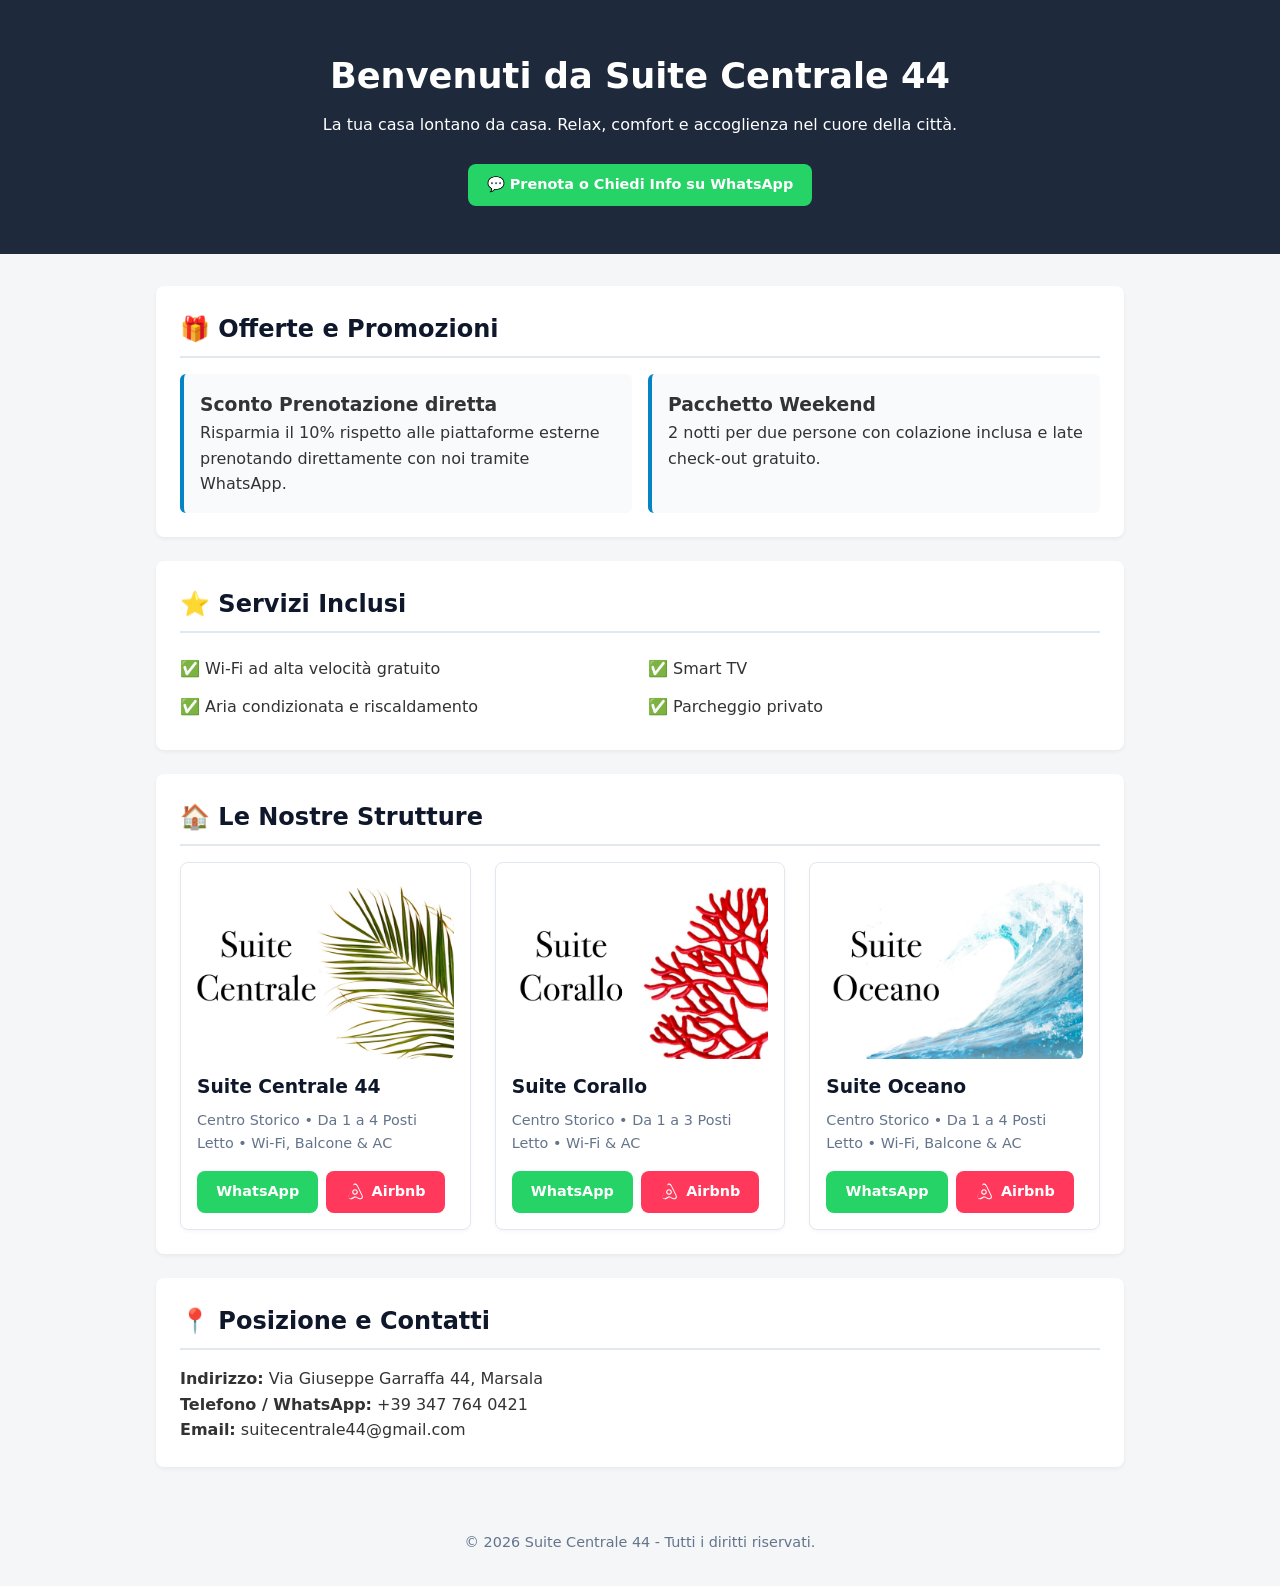
==== index.htm @ 0c135814 "Update index.htm" ====
<!DOCTYPE html>
<html lang="it">
<head>
  <meta charset="UTF-8">
  <meta name="viewport" content="width=device-width, initial-scale=1.0">
  <title>Suite Centrale 44 - Case Vacanza a Marsala</title>
  
  <style>
    * { box-sizing: border-box; margin: 0; padding: 0; font-family: system-ui, -apple-system, sans-serif; }
    body { color: #333; line-height: 1.6; background-color: #f4f6f8; }
    
    header { background: #1e293b; color: #fff; text-align: center; padding: 3rem 1rem; }
    header h1 { font-size: 2.2rem; margin-bottom: 0.5rem; }
    
    .container { max-width: 1000px; margin: 2rem auto; padding: 0 1rem; }
    .section { background: white; padding: 1.5rem; border-radius: 8px; margin-bottom: 1.5rem; box-shadow: 0 2px 4px rgba(0,0,0,0.05); }
    h2 { color: #0f172a; margin-bottom: 1rem; border-bottom: 2px solid #e2e8f0; padding-bottom: 0.5rem; }
    
    /* Griglia offerte e servizi */
    .grid { display: grid; grid-template-columns: repeat(auto-fit, minmax(240px, 1fr)); gap: 1rem; }
    .card { background: #f8fafc; padding: 1rem; border-radius: 6px; border-left: 4px solid #0284c7; }
    ul { list-style: none; }
    ul li { padding: 0.4rem 0; }
    
    /* Griglia delle case vacanza */
    .grid-3-case { display: grid; grid-template-columns: repeat(auto-fit, minmax(260px, 1fr)); gap: 1.5rem; margin-top: 1rem; }
    .card-casa { background: white; border-radius: 8px; border: 1px solid #e2e8f0; padding: 1rem; display: flex; flex-direction: column; box-shadow: 0 2px 4px rgba(0,0,0,0.03); }
    .card-casa img { width: 100%; height: 180px; object-fit: cover; border-radius: 6px; margin-bottom: 0.8rem; }
    .card-casa h3 { margin-bottom: 0.4rem; color: #0f172a; }
    .card-casa p { font-size: 0.9rem; color: #64748b; margin-bottom: 1rem; }
    
    /* Pulsanti e layout prenotazione */
    .pulsanti-prenotazione { display: flex; flex-wrap: wrap; gap: 0.5rem; margin-top: auto; }
    .btn-wa { display: inline-flex; align-items: center; justify-content: center; background: #25D366; color: white; padding: 0.6rem 1.2rem; border-radius: 8px; text-decoration: none; font-weight: bold; font-size: 0.9rem; }
    .btn-wa:hover { background-color: #1eb954; }
    
    .btn-airbnb-official { display: inline-flex; align-items: center; justify-content: center; gap: 8px; background-color: #FF385C; color: #FFFFFF; font-size: 0.9rem; font-weight: 600; padding: 0.6rem 1.2rem; border-radius: 8px; text-decoration: none; transition: background-color 0.2s ease; }
    .btn-airbnb-official:hover { background-color: #E00B41; }
    .airbnb-icon { width: 18px; height: 18px; fill: #FFFFFF; }
    
    footer { text-align: center; padding: 2rem; color: #64748b; font-size: 0.9rem; }
  </style>

  <script>
    class AirbnbBtn extends HTMLElement {
      connectedCallback() {
        const url = this.getAttribute('url') || '#';
        this.innerHTML = `
          <a href="${url}" target="_blank" rel="noopener noreferrer" class="btn-airbnb-official">
            <svg class="airbnb-icon" xmlns="http://www.w3.org/2000/svg" viewBox="0 0 32 32" aria-hidden="true">
              <path d="M16 1c2.008 0 3.463.963 4.751 3.269l.533 1.025 1.954 3.83 6.114 12.57c.712 1.464.913 2.861.571 4.08-.34 1.22-1.22 2.198-2.502 2.772l-.398.163c-1.32.488-2.827.42-4.17-.213l-.448-.225-3.08-1.682-1.07-.604c-.396-.226-.856-.345-1.323-.345s-.927.119-1.323.345l-1.07.604-3.08 1.682c-1.32.721-2.883.82-4.283.284l-.335-.142c-1.282-.574-2.162-1.552-2.502-2.772-.342-1.219-.141-2.616.571-4.08l6.114-12.57 1.954-3.83.533-1.025C12.537 1.963 13.992 1 16 1zm0 2c-1.239 0-2.222.651-3.152 2.376l-.372.736-1.921 3.766-6.082 12.503c-.515 1.06-.615 1.97-.375 2.827.24.856.883 1.503 1.802 1.913l.265.105c.952.348 2.02.268 2.946-.237l.321-.186 3.08-1.682 1.107-.625c.783-.442 1.683-.675 2.597-.675s1.814.233 2.597.675l1.107.625 3.08 1.682c.983.537 2.115.603 3.123.197l.144-.061c.919-.41 1.562-1.057 1.802-1.913.24-.857.14-1.767-.375-2.827l-6.082-12.503-1.921-3.766-.372-.736C18.222 3.651 17.239 3 16 3zm0 8c2.761 0 5 2.239 5 5 0 2.223-1.45 4.108-3.468 4.757l-.37.105c-.381.096-.777.138-1.162.138-.385 0-.781-.042-1.162-.138l-.37-.105C12.45 20.108 11 18.223 11 16c0-2.761 2.239-5 5-5zm0 2c-1.657 0-3 1.343-3 3 0 1.272.793 2.358 1.912 2.782l.21.068c.284.072.578.103.878.103.3 0 .594-.031.878-.103l.21-.068C18.207 18.358 19 17.272 19 16c0-1.657-1.343-3-3-3z"/>
            </svg>
            <span>Airbnb</span>
          </a>
        `;
      }
    }
    customElements.define('airbnb-button', AirbnbBtn);
  </script>
</head>
<body>

  <header>
    <h1>Benvenuti da Suite Centrale 44</h1>
    <p>La tua casa lontano da casa. Relax, comfort e accoglienza nel cuore della città.</p>
    <br>
    <a href="https://wa.me/393477640421?text=Ciao!%20Vorrei%20informazioni%20sulle%20disponibilità" class="btn-wa" target="_blank" rel="noopener noreferrer">💬 Prenota o Chiedi Info su WhatsApp</a>
  </header>

  <main class="container">
    <section class="section">
      <h2>🎁 Offerte e Promozioni</h2>
      <div class="grid">
        <div class="card">
          <h3>Sconto Prenotazione diretta</h3>
          <p>Risparmia il 10% rispetto alle piattaforme esterne prenotando direttamente con noi tramite WhatsApp.</p>
        </div>
        <div class="card">
          <h3>Pacchetto Weekend</h3>
          <p>2 notti per due persone con colazione inclusa e late check-out gratuito.</p>
        </div>
      </div>
    </section>

    <section class="section">
      <h2>⭐ Servizi Inclusi</h2>
      <div class="grid">
        <ul>
          <li>✅ Wi-Fi ad alta velocità gratuito</li>
          <li>✅ Aria condizionata e riscaldamento</li>
        </ul>
        <ul>
          <li>✅ Smart TV</li>
          <li>✅ Parcheggio privato</li>
        </ul>
      </div>
    </section>

    <section class="section">
      <h2>🏠 Le Nostre Strutture</h2>
      <div class="grid-3-case">
        
        <!-- CARD SUITE CENTRALE -->
        <article class="card-casa">
          <img src="Suite Centrale Copertina.jpg" alt="Suite Centrale 44">
          <h3>Suite Centrale 44</h3>
          <p>Centro Storico • Da 1 a 4 Posti Letto • Wi-Fi, Balcone & AC</p>
          <div class="pulsanti-prenotazione">
            <a href="https://wa.me/393477640421?text=Ciao!%20Vorrei%20informazioni%20su%20Suite%20Centrale%2044" class="btn-wa" target="_blank" rel="noopener noreferrer">WhatsApp</a>
            <airbnb-button url="https://www.airbnb.it/rooms/50326794"></airbnb-button>
          </div>
        </article>

        <!-- CARD CORALLO -->
        <article class="card-casa">
          <img src="Suite Corallo Copertina.jpg" alt="Suite Corallo">
          <h3>Suite Corallo</h3>
          <p>Centro Storico • Da 1 a 3 Posti Letto • Wi-Fi & AC</p>
          <div class="pulsanti-prenotazione">
            <a href="https://wa.me/393477640421?text=Ciao!%20Vorrei%20informazioni%20su%20Suite%20Corallo" class="btn-wa" target="_blank" rel="noopener noreferrer">WhatsApp</a>
            <airbnb-button url="https://www.airbnb.it/rooms/657792096938010342"></airbnb-button>
          </div>
        </article>

        <!-- CARD OCEANO -->
        <article class="card-casa">
          <img src="Suite Oceano Copertina.jpg" alt="Suite Oceano">
          <h3>Suite Oceano</h3>
          <p>Centro Storico • Da 1 a 4 Posti Letto • Wi-Fi, Balcone & AC</p>
          <div class="pulsanti-prenotazione">
            <a href="https://wa.me/393477640421?text=Ciao!%20Vorrei%20informazioni%20su%20Suite%20Oceano" class="btn-wa" target="_blank" rel="noopener noreferrer">WhatsApp</a>
            <airbnb-button url="https://www.airbnb.it/rooms/653331639445866242"></airbnb-button>
          </div>
        </article>

      </div>
    </section>

    <section class="section">
      <h2>📍 Posizione e Contatti</h2>
      <p><strong>Indirizzo:</strong> Via Giuseppe Garraffa 44, Marsala</p>
      <p><strong>Telefono / WhatsApp:</strong> +39 347 764 0421</p>
      <p><strong>Email:</strong> suitecentrale44@gmail.com</p>
    </section>
  </main>

  <footer>
    <p>&copy; 2026 Suite Centrale 44 - Tutti i diritti riservati.</p>
  </footer>

</body>
</html>
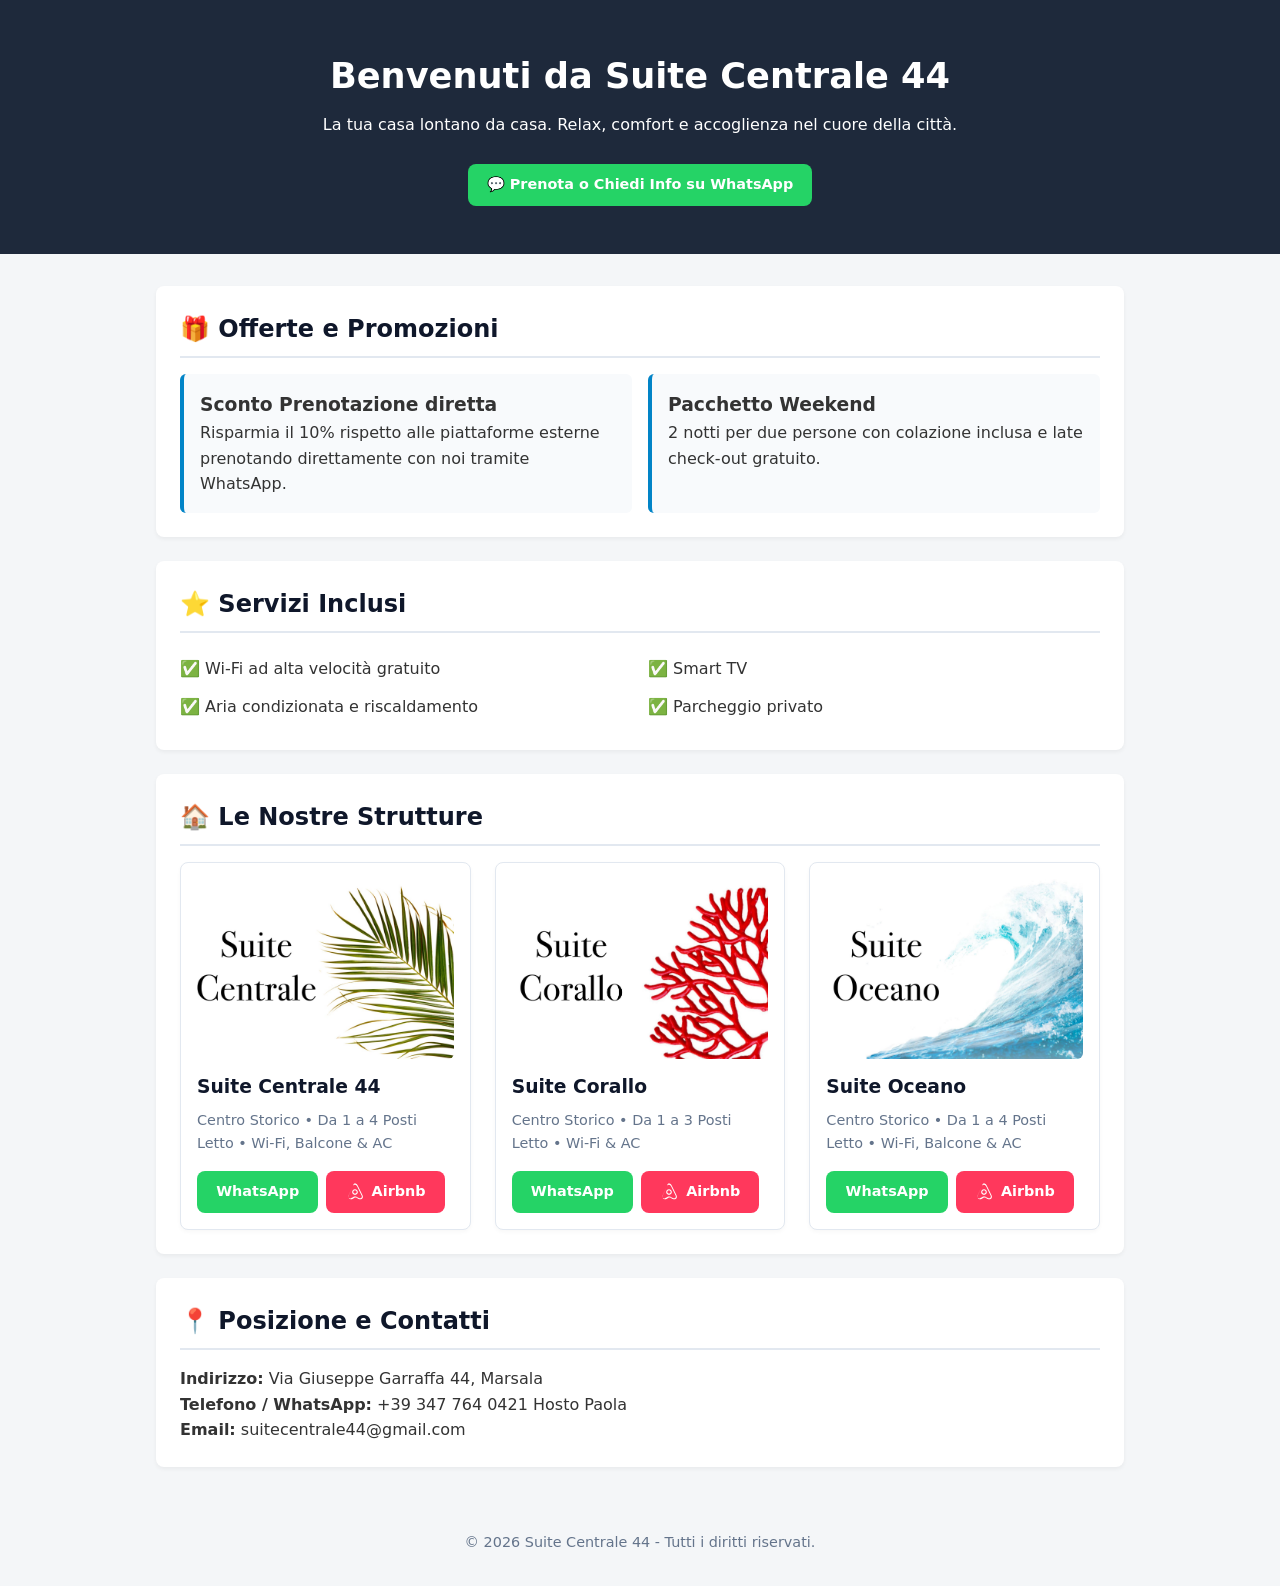
==== commit a6814679: "Modify contact details in index.htm Updated contact information to include the name 'Hosto Paola'." ====
--- a/index.htm
+++ b/index.htm
@@ -23,6 +23,59 @@
     ul li { padding: 0.4rem 0; }
     
     /* Griglia delle case vacanza */
+    
+    /* Contenitore per sovrapporre il popup all'immagine */
+      .img-wrapper {
+        position: relative;
+        width: 100%;
+        height: 180px;
+        border-radius: 6px;
+        overflow: hidden;
+        margin-bottom: 0.8rem;
+      }
+      
+      .img-wrapper img {
+        width: 100%;
+        height: 100%;
+        object-fit: cover;
+        display: block;
+      }
+      
+      /* Riquadro scuro che compare al passaggio del mouse */
+      .img-overlay {
+        position: absolute;
+        top: 0;
+        left: 0;
+        width: 100%;
+        height: 100%;
+        background: rgba(15, 23, 42, 0.75); /* Sfondo scuro semitrasparente */
+        display: flex;
+        align-items: center;
+        justify-content: center;
+        opacity: 0;
+        transition: opacity 0.3s ease;
+      }
+      
+      /* Quando il mouse va sopra l'immagine, la tendina diventa visibile */
+      .img-wrapper:hover .img-overlay {
+        opacity: 1;
+      }
+      
+      /* Stile del pulsante all'interno del riquadro */
+      .btn-foto {
+        color: #ffffff;
+        background-color: #0284c7;
+        padding: 8px 16px;
+        border-radius: 20px;
+        text-decoration: none;
+        font-weight: bold;
+        font-size: 0.85rem;
+        box-shadow: 0 2px 6px rgba(0,0,0,0.2);
+      }
+      
+      .btn-foto:hover {
+        background-color: #0369a1;
+      }
     .grid-3-case { display: grid; grid-template-columns: repeat(auto-fit, minmax(260px, 1fr)); gap: 1.5rem; margin-top: 1rem; }
     .card-casa { background: white; border-radius: 8px; border: 1px solid #e2e8f0; padding: 1rem; display: flex; flex-direction: column; box-shadow: 0 2px 4px rgba(0,0,0,0.03); }
     .card-casa img { width: 100%; height: 180px; object-fit: cover; border-radius: 6px; margin-bottom: 0.8rem; }
@@ -139,7 +192,7 @@
     <section class="section">
       <h2>📍 Posizione e Contatti</h2>
       <p><strong>Indirizzo:</strong> Via Giuseppe Garraffa 44, Marsala</p>
-      <p><strong>Telefono / WhatsApp:</strong> +39 347 764 0421</p>
+      <p><strong>Telefono / WhatsApp:</strong> +39 347 764 0421 Hosto Paola</p>
       <p><strong>Email:</strong> suitecentrale44@gmail.com</p>
     </section>
   </main>
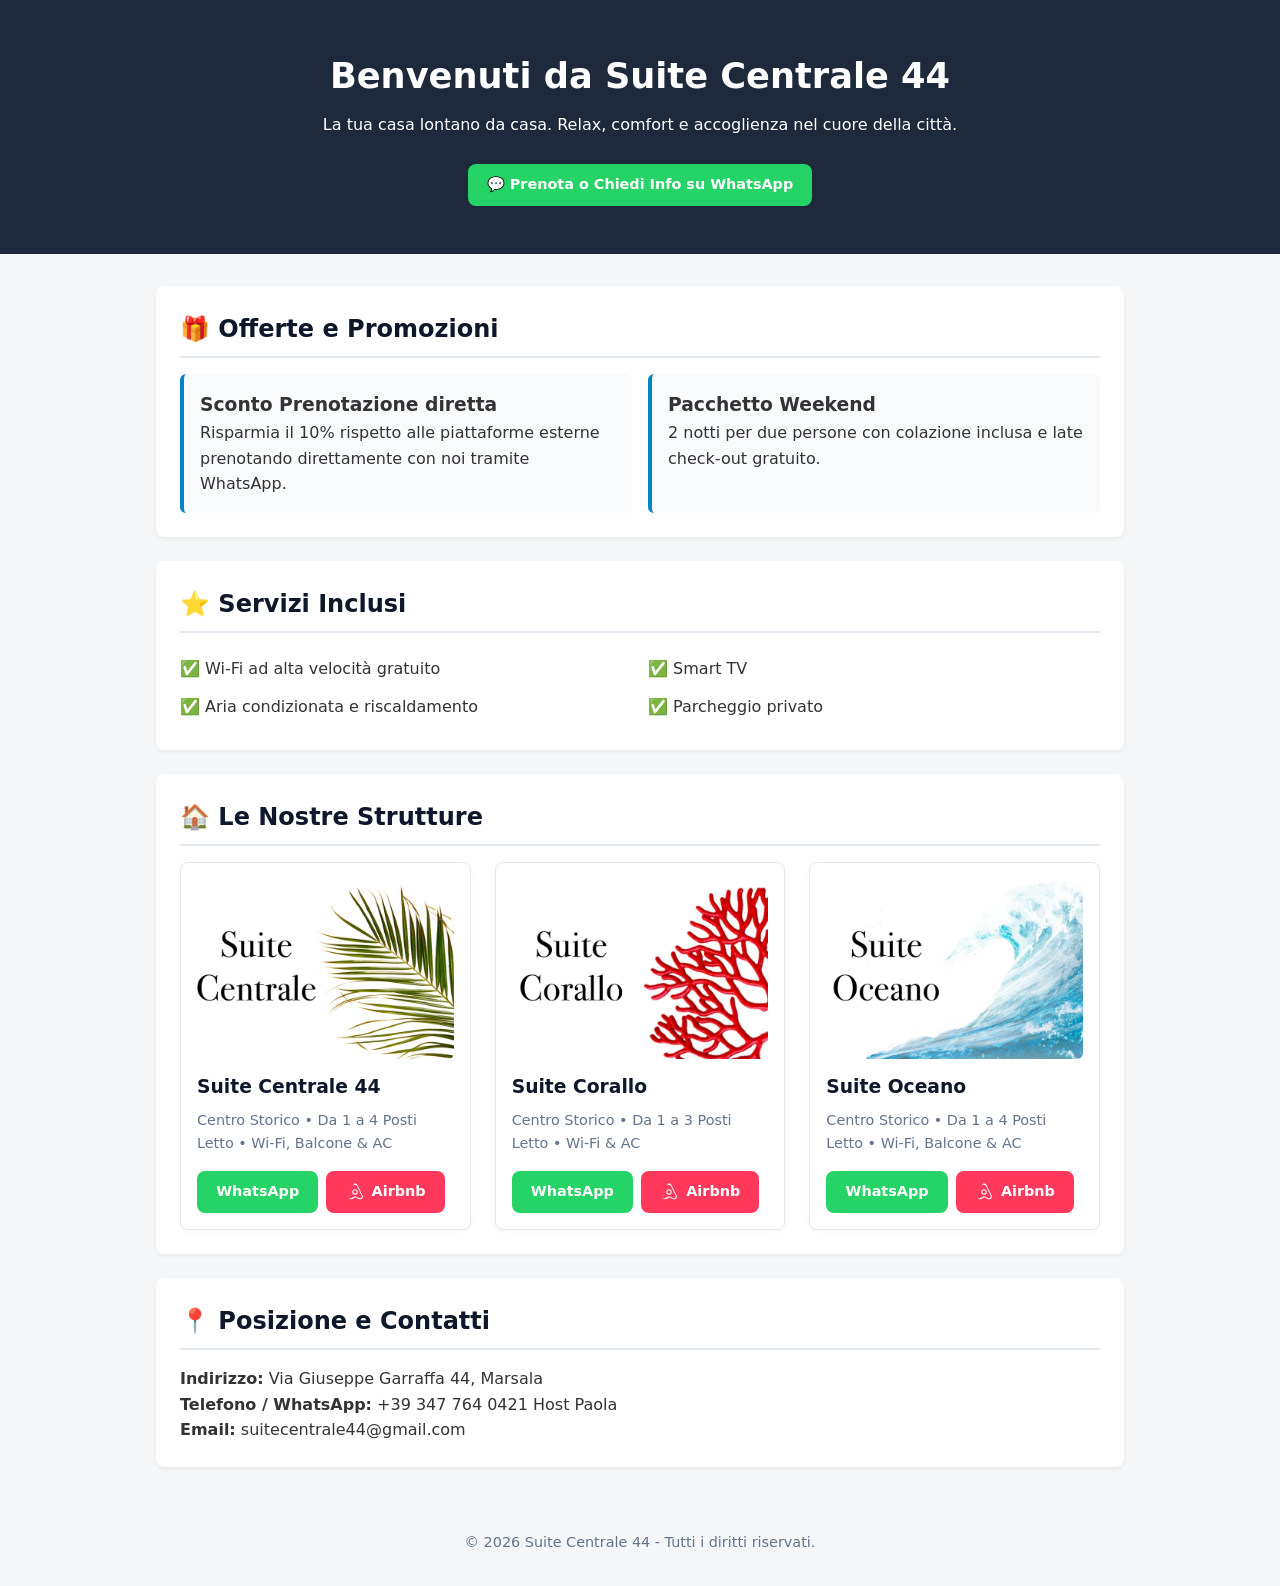
==== commit 9babceca: "Refactor image display with overlay and buttons" ====
--- a/index.htm
+++ b/index.htm
@@ -23,66 +23,62 @@
     ul li { padding: 0.4rem 0; }
     
     /* Griglia delle case vacanza */
-    
-    /* Contenitore per sovrapporre il popup all'immagine */
-      .img-wrapper {
-        position: relative;
-        width: 100%;
-        height: 180px;
-        border-radius: 6px;
-        overflow: hidden;
-        margin-bottom: 0.8rem;
-      }
-      
-      .img-wrapper img {
-        width: 100%;
-        height: 100%;
-        object-fit: cover;
-        display: block;
-      }
-      
-      /* Riquadro scuro che compare al passaggio del mouse */
-      .img-overlay {
-        position: absolute;
-        top: 0;
-        left: 0;
-        width: 100%;
-        height: 100%;
-        background: rgba(15, 23, 42, 0.75); /* Sfondo scuro semitrasparente */
-        display: flex;
-        align-items: center;
-        justify-content: center;
-        opacity: 0;
-        transition: opacity 0.3s ease;
-      }
-      
-      /* Quando il mouse va sopra l'immagine, la tendina diventa visibile */
-      .img-wrapper:hover .img-overlay {
-        opacity: 1;
-      }
-      
-      /* Stile del pulsante all'interno del riquadro */
-      .btn-foto {
-        color: #ffffff;
-        background-color: #0284c7;
-        padding: 8px 16px;
-        border-radius: 20px;
-        text-decoration: none;
-        font-weight: bold;
-        font-size: 0.85rem;
-        box-shadow: 0 2px 6px rgba(0,0,0,0.2);
-      }
-      
-      .btn-foto:hover {
-        background-color: #0369a1;
-      }
     .grid-3-case { display: grid; grid-template-columns: repeat(auto-fit, minmax(260px, 1fr)); gap: 1.5rem; margin-top: 1rem; }
     .card-casa { background: white; border-radius: 8px; border: 1px solid #e2e8f0; padding: 1rem; display: flex; flex-direction: column; box-shadow: 0 2px 4px rgba(0,0,0,0.03); }
-    .card-casa img { width: 100%; height: 180px; object-fit: cover; border-radius: 6px; margin-bottom: 0.8rem; }
     .card-casa h3 { margin-bottom: 0.4rem; color: #0f172a; }
     .card-casa p { font-size: 0.9rem; color: #64748b; margin-bottom: 1rem; }
     
-    /* Pulsanti e layout prenotazione */
+    /* Contenitore e popup sovrapposto all'immagine */
+    .img-wrapper {
+      position: relative;
+      width: 100%;
+      height: 180px;
+      border-radius: 6px;
+      overflow: hidden;
+      margin-bottom: 0.8rem;
+    }
+    
+    .img-wrapper img {
+      width: 100%;
+      height: 100%;
+      object-fit: cover;
+      display: block;
+    }
+    
+    .img-overlay {
+      position: absolute;
+      top: 0;
+      left: 0;
+      width: 100%;
+      height: 100%;
+      background: rgba(15, 23, 42, 0.75);
+      display: flex;
+      align-items: center;
+      justify-content: center;
+      opacity: 0;
+      transition: opacity 0.3s ease;
+    }
+    
+    .img-wrapper:hover .img-overlay {
+      opacity: 1;
+    }
+    
+    .btn-foto {
+      color: #ffffff;
+      background-color: #0284c7;
+      padding: 8px 16px;
+      border-radius: 20px;
+      text-decoration: none;
+      font-weight: bold;
+      font-size: 0.85rem;
+      box-shadow: 0 2px 6px rgba(0,0,0,0.2);
+    }
+    
+    .btn-foto:hover {
+      background-color: #0369a1;
+    }
+
+    /* Pulsanti di prenotazione */
     .pulsanti-prenotazione { display: flex; flex-wrap: wrap; gap: 0.5rem; margin-top: auto; }
     .btn-wa { display: inline-flex; align-items: center; justify-content: center; background: #25D366; color: white; padding: 0.6rem 1.2rem; border-radius: 8px; text-decoration: none; font-weight: bold; font-size: 0.9rem; }
     .btn-wa:hover { background-color: #1eb954; }
@@ -117,7 +113,7 @@
     <h1>Benvenuti da Suite Centrale 44</h1>
     <p>La tua casa lontano da casa. Relax, comfort e accoglienza nel cuore della città.</p>
     <br>
-    <a href="https://wa.me/393477640421?text=Ciao!%20Vorrei%20informazioni%20sulle%20disponibilità" class="btn-wa" target="_blank" rel="noopener noreferrer">💬 Prenota o Chiedi Info su WhatsApp</a>
+    <a href="https://wa.me/393477640421?text=Ciao!%20Vorrei%20informazioni%20sulle%20disponibilità%20delle%20case%20vacanze" class="btn-wa" target="_blank" rel="noopener noreferrer">💬 Prenota o Chiedi Info su WhatsApp</a>
   </header>
 
   <main class="container">
@@ -155,7 +151,12 @@
         
         <!-- CARD SUITE CENTRALE -->
         <article class="card-casa">
-          <img src="Suite Centrale Copertina.jpg" alt="Suite Centrale 44">
+          <div class="img-wrapper">
+            <img src="Suite Centrale Copertina.jpg" alt="Suite Centrale 44">
+            <div class="img-overlay">
+              <a href="LINK_GALLERIA_SUITE_CENTRALE" target="_blank" rel="noopener noreferrer" class="btn-foto">📸 Guarda tutte le foto</a>
+            </div>
+          </div>
           <h3>Suite Centrale 44</h3>
           <p>Centro Storico • Da 1 a 4 Posti Letto • Wi-Fi, Balcone & AC</p>
           <div class="pulsanti-prenotazione">
@@ -166,7 +167,12 @@
 
         <!-- CARD CORALLO -->
         <article class="card-casa">
-          <img src="Suite Corallo Copertina.jpg" alt="Suite Corallo">
+          <div class="img-wrapper">
+            <img src="Suite Corallo Copertina.jpg" alt="Suite Corallo">
+            <div class="img-overlay">
+              <a href="LINK_GALLERIA_CORALLO" target="_blank" rel="noopener noreferrer" class="btn-foto">📸 Guarda tutte le foto</a>
+            </div>
+          </div>
           <h3>Suite Corallo</h3>
           <p>Centro Storico • Da 1 a 3 Posti Letto • Wi-Fi & AC</p>
           <div class="pulsanti-prenotazione">
@@ -177,7 +183,12 @@
 
         <!-- CARD OCEANO -->
         <article class="card-casa">
-          <img src="Suite Oceano Copertina.jpg" alt="Suite Oceano">
+          <div class="img-wrapper">
+            <img src="Suite Oceano Copertina.jpg" alt="Suite Oceano">
+            <div class="img-overlay">
+              <a href="LINK_GALLERIA_OCEANO" target="_blank" rel="noopener noreferrer" class="btn-foto">📸 Guarda tutte le foto</a>
+            </div>
+          </div>
           <h3>Suite Oceano</h3>
           <p>Centro Storico • Da 1 a 4 Posti Letto • Wi-Fi, Balcone & AC</p>
           <div class="pulsanti-prenotazione">
@@ -192,7 +203,7 @@
     <section class="section">
       <h2>📍 Posizione e Contatti</h2>
       <p><strong>Indirizzo:</strong> Via Giuseppe Garraffa 44, Marsala</p>
-      <p><strong>Telefono / WhatsApp:</strong> +39 347 764 0421 Hosto Paola</p>
+      <p><strong>Telefono / WhatsApp:</strong> +39 347 764 0421 Host Paola</p>
       <p><strong>Email:</strong> suitecentrale44@gmail.com</p>
     </section>
   </main>
